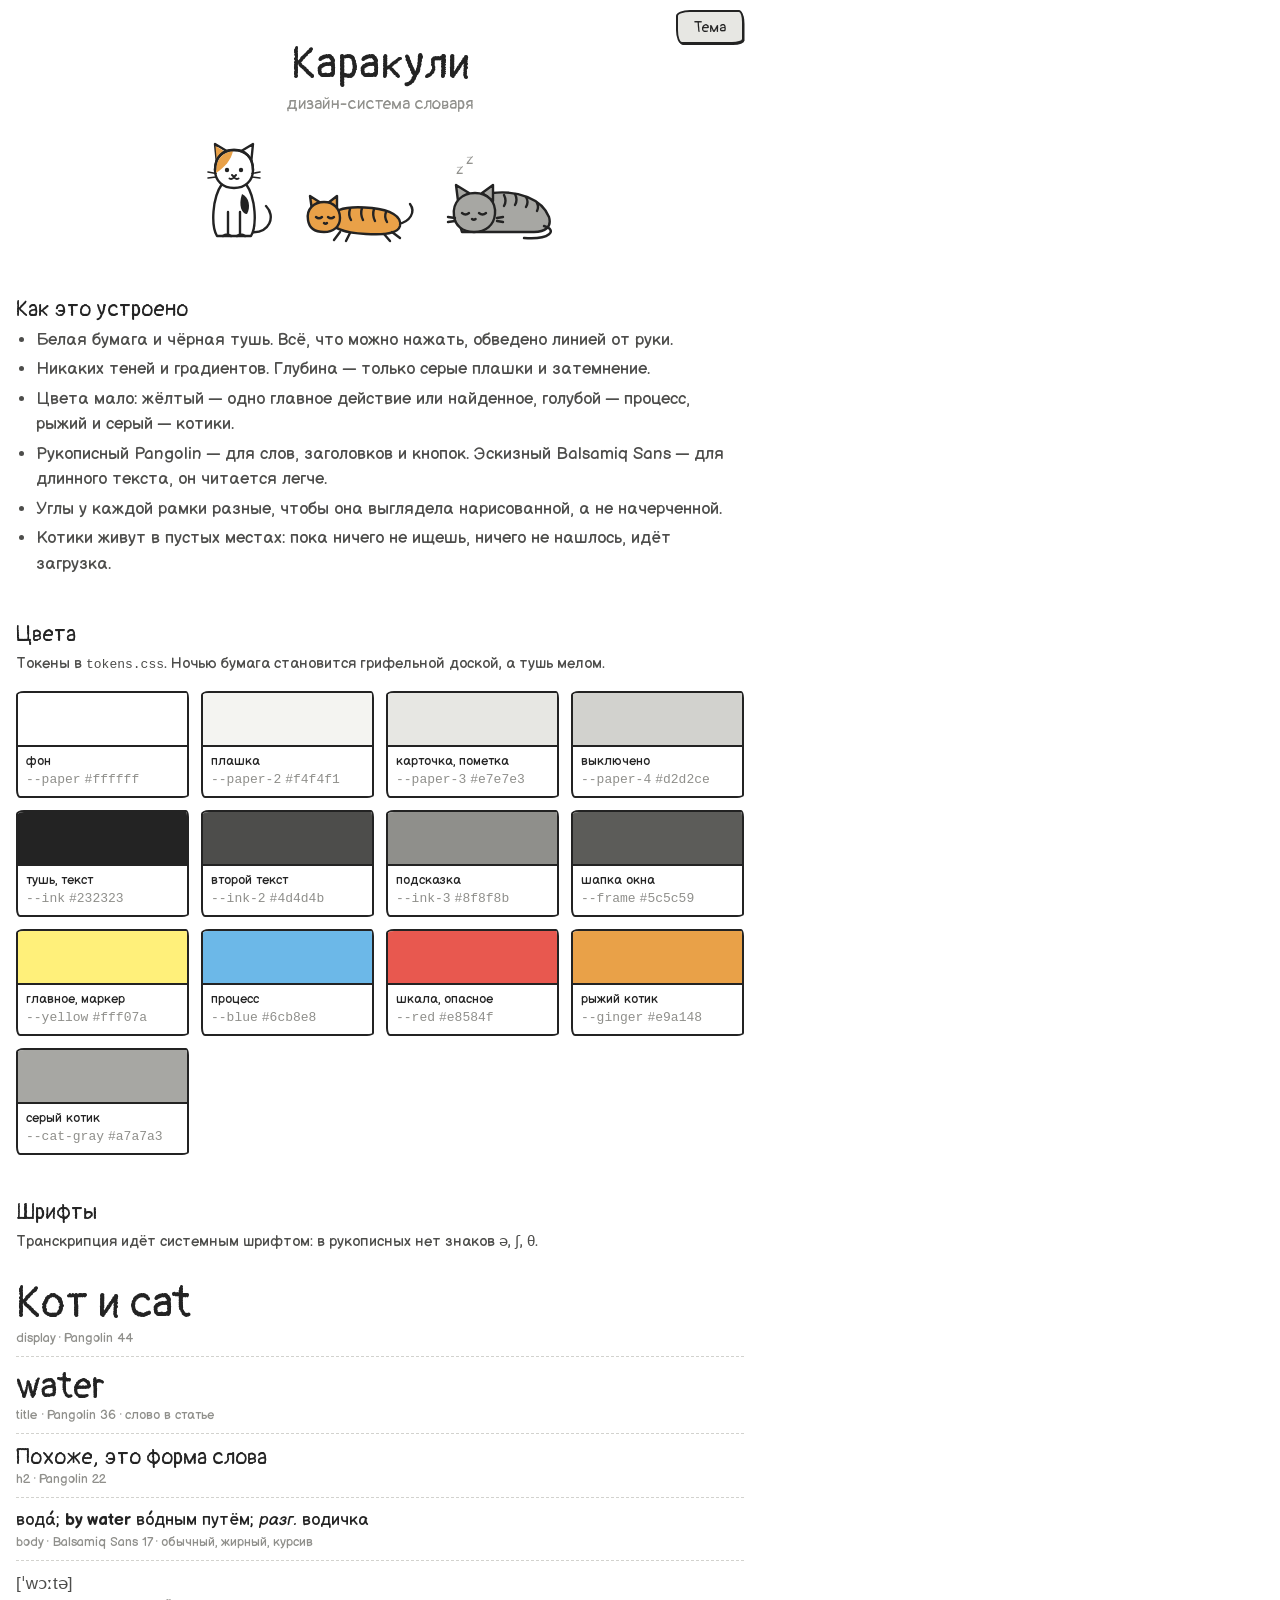
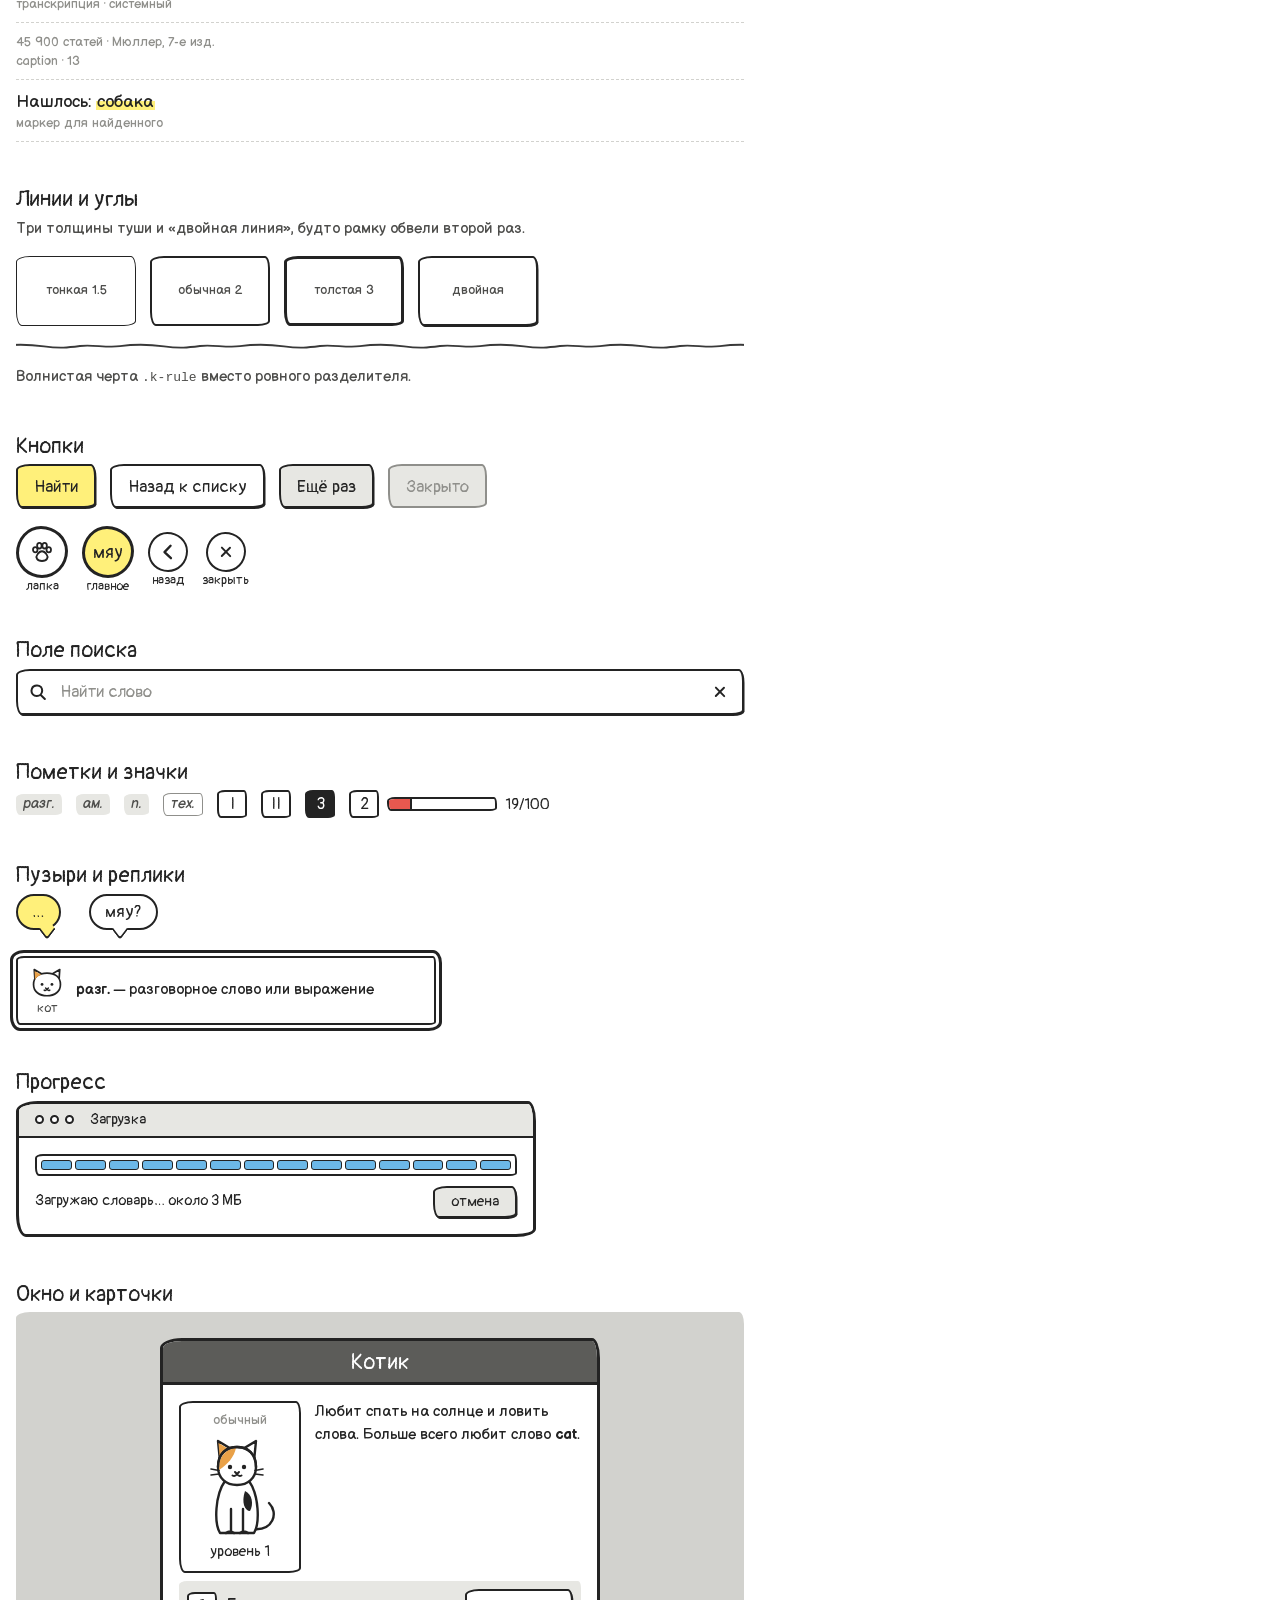
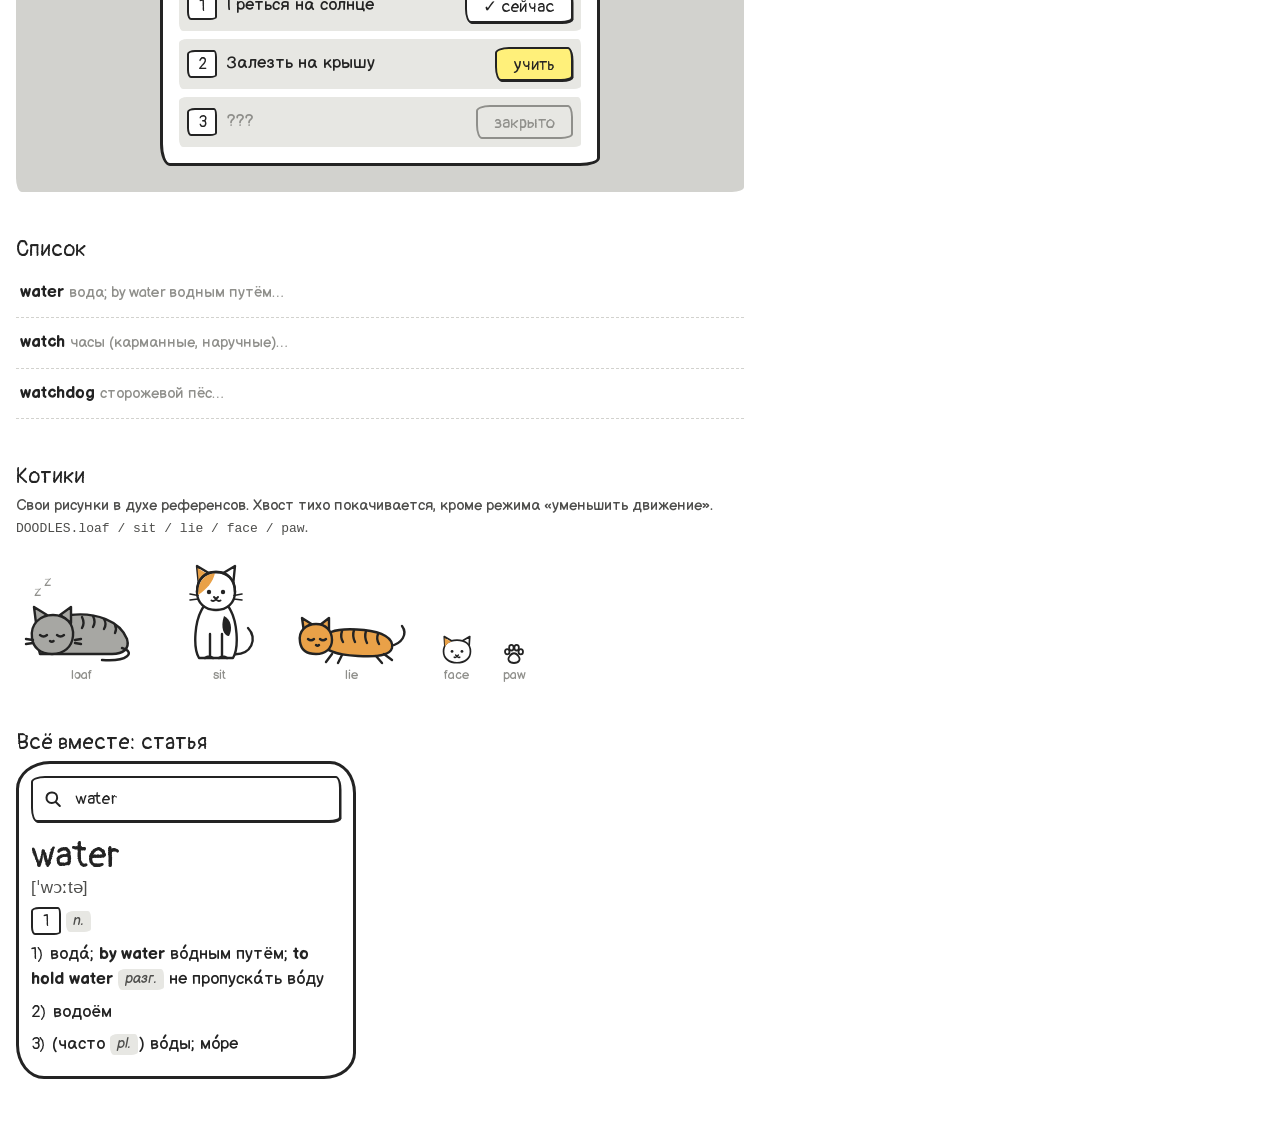
==== ds/index.html @ 1faa1ea7 "Словарь: обновление 2026-11-18" ====
<!doctype html>
<html lang="ru">
<head>
  <meta charset="utf-8">
  <meta name="viewport" content="width=device-width, initial-scale=1, viewport-fit=cover">
  <title>Каракули — дизайн-система</title>
  <link rel="stylesheet" href="tokens.css">
  <link rel="stylesheet" href="components.css">
  <style>
    body { padding: 0 var(--gutter) 64px; max-width: 760px; margin: 0 auto; }
    header { padding: 40px 0 8px; text-align: center; }
    header .cats { display: flex; justify-content: center; align-items: flex-end; gap: 18px; margin-top: 18px; }
    section { margin-top: 44px; }
    section > .k-h2 { margin-bottom: 4px; }
    section > p { margin: 0 0 16px; color: var(--ink-2); font-size: var(--fs-small); }
    .row { display: flex; flex-wrap: wrap; gap: 14px; align-items: center; }
    .grid { display: grid; grid-template-columns: repeat(auto-fill, minmax(150px, 1fr)); gap: 12px; }
    .sw { border: var(--line) solid var(--ink); border-radius: var(--r-sketch-sm); overflow: hidden; background: var(--paper); }
    .sw b { display: block; height: 54px; border-bottom: var(--line) solid var(--ink); }
    .sw span { display: block; padding: 6px 8px 8px; font-size: var(--fs-caption); line-height: 1.35; }
    .sw code { color: var(--ink-3); }
    .type > div { padding: 10px 0; border-bottom: var(--line-thin) dashed var(--paper-4); }
    .type small { display: block; color: var(--ink-3); font: var(--fs-caption) var(--font-body); }
    header { position: relative; }
    .theme { position: absolute; top: calc(env(safe-area-inset-top) + 10px); right: 0; min-height: 34px; font-size: 15px; }
    .lines .k-card { width: 120px; height: 70px; display: grid; place-items: center; font-size: var(--fs-caption); color: var(--ink-2); }
    .demo-dim { position: relative; padding: 26px 16px; background: var(--paper-4); border-radius: var(--r-sketch); }
    .step { display: flex; align-items: center; gap: 10px; padding: 8px; background: var(--paper-3); border-radius: var(--r-sketch-sm); margin-top: 8px; }
    .step .grow { flex: 1; }
    .phone { width: 340px; max-width: 100%; border: var(--line-thick) solid var(--ink); border-radius: 34px 26px 32px 28px / 28px 32px 26px 34px; padding: 12px; background: var(--paper); }
    .entry-demo .ln { margin: 6px 0; }
    .entry-demo .n { font-family: var(--font-hand); font-weight: 400; margin-right: 6px; }
    .entry-demo .en { font-weight: 700; }
    code { font: 13px ui-monospace, Menlo, monospace; }
    ul.rules { margin: 0; padding-left: 20px; color: var(--ink-2); }
    ul.rules li { margin: 4px 0; }
  </style>
</head>
<body class="k-base">
  <header>
    <button class="k-btn k-btn--quiet theme" id="theme">Тема</button>
    <div class="k-display">Каракули</div>
    <div class="k-muted k-hand">дизайн-система словаря</div>
    <div class="cats" id="cats"></div>
  </header>

  <section>
    <h2 class="k-h2">Как это устроено</h2>
    <ul class="rules">
      <li>Белая бумага и чёрная тушь. Всё, что можно нажать, обведено линией от руки.</li>
      <li>Никаких теней и градиентов. Глубина — только серые плашки и затемнение.</li>
      <li>Цвета мало: жёлтый — одно главное действие или найденное, голубой — процесс, рыжий и серый — котики.</li>
      <li>Рукописный Pangolin — для слов, заголовков и кнопок. Эскизный Balsamiq Sans — для длинного текста, он читается легче.</li>
      <li>Углы у каждой рамки разные, чтобы она выглядела нарисованной, а не начерченной.</li>
      <li>Котики живут в пустых местах: пока ничего не ищешь, ничего не нашлось, идёт загрузка.</li>
    </ul>
  </section>

  <section>
    <h2 class="k-h2">Цвета</h2>
    <p>Токены в <code>tokens.css</code>. Ночью бумага становится грифельной доской, а тушь мелом.</p>
    <div class="grid" id="colors"></div>
  </section>

  <section class="type">
    <h2 class="k-h2">Шрифты</h2>
    <p>Транскрипция идёт системным шрифтом: в рукописных нет знаков ə, ʃ, θ.</p>
    <div><div class="k-display">Кот и cat</div><small>display · Pangolin 44</small></div>
    <div><div class="k-title">water</div><small>title · Pangolin 36 · слово в статье</small></div>
    <div><div class="k-h2">Похоже, это форма слова</div><small>h2 · Pangolin 22</small></div>
    <div><div class="k-stress">вода́; <b>by water</b> во́дным путём; <i>разг.</i> водичка</div><small>body · Balsamiq Sans 17 · обычный, жирный, курсив</small></div>
    <div><div class="k-ipa">[ˈwɔːtə]</div><small>транскрипция · системный</small></div>
    <div><div class="k-caption">45 900 статей · Мюллер, 7-е изд.</div><small>caption · 13</small></div>
    <div><div>Нашлось: <mark class="k-mark">собака</mark></div><small>маркер для найденного</small></div>
  </section>

  <section class="lines">
    <h2 class="k-h2">Линии и углы</h2>
    <p>Три толщины туши и «двойная линия», будто рамку обвели второй раз.</p>
    <div class="row">
      <div class="k-card" style="border-width:var(--line-thin)">тонкая 1.5</div>
      <div class="k-card">обычная 2</div>
      <div class="k-card" style="border-width:var(--line-thick)">толстая 3</div>
      <div class="k-card" style="box-shadow:var(--double)">двойная</div>
    </div>
    <hr class="k-rule">
    <p>Волнистая черта <code>.k-rule</code> вместо ровного разделителя.</p>
  </section>

  <section>
    <h2 class="k-h2">Кнопки</h2>
    <div class="row">
      <button class="k-btn k-btn--primary">Найти</button>
      <button class="k-btn">Назад к списку</button>
      <button class="k-btn k-btn--quiet">Ещё раз</button>
      <button class="k-btn" disabled>Закрыто</button>
    </div>
    <div class="row" style="margin-top:18px">
      <button class="k-round"><span class="k-round__face" data-d="paw"></span>лапка</button>
      <button class="k-round k-round--primary"><span class="k-round__face" style="font:18px var(--font-hand)">мяу</span>главное</button>
      <button class="k-round k-round--sm"><span class="k-round__face" data-d="back"></span>назад</button>
      <button class="k-round k-round--sm"><span class="k-round__face" data-d="close"></span>закрыть</button>
    </div>
  </section>

  <section>
    <h2 class="k-h2">Поле поиска</h2>
    <form class="k-field" onsubmit="return false">
      <span class="k-field__icon" data-d="loupe"></span>
      <input class="k-field__input" type="search" placeholder="Найти слово" autocapitalize="off" autocorrect="off" spellcheck="false">
      <button type="button" class="k-field__clear" data-d="close" aria-label="Стереть"></button>
    </form>
  </section>

  <section>
    <h2 class="k-h2">Пометки и значки</h2>
    <div class="row">
      <span class="k-chip">разг.</span><span class="k-chip">ам.</span><span class="k-chip">n.</span><span class="k-chip k-chip--line">тех.</span>
      <span class="k-tag">I</span><span class="k-tag">II</span><span class="k-tag k-tag--fill">3</span>
      <span class="k-meter"><span class="k-tag">2</span><span class="k-meter__track"><span class="k-meter__fill" style="width:22%"></span></span>19/100</span>
    </div>
  </section>

  <section>
    <h2 class="k-h2">Пузыри и реплики</h2>
    <div class="row" style="gap:28px">
      <span class="k-bubble">…</span>
      <span class="k-bubble k-bubble--white">мяу?</span>
    </div>
    <div style="margin-top:26px;max-width:420px">
      <div class="k-say"><div class="k-say__who"><span data-d="face"></span>кот</div><div class="k-say__text"><b>разг.</b> — разговорное слово или выражение</div></div>
    </div>
  </section>

  <section>
    <h2 class="k-h2">Прогресс</h2>
    <div class="k-window k-window--app" style="max-width:520px">
      <div class="k-window__bar"><span class="k-dots"><i></i><i></i><i></i></span>Загрузка</div>
      <div class="k-window__body">
        <div class="k-progress k-progress--run" id="prog"></div>
        <div class="row" style="justify-content:space-between;margin-top:10px">
          <span class="k-hand k-small">Загружаю словарь… около 3 МБ</span>
          <button class="k-btn k-btn--quiet" style="min-height:32px;font-size:15px">отмена</button>
        </div>
      </div>
    </div>
  </section>

  <section>
    <h2 class="k-h2">Окно и карточки</h2>
    <div class="demo-dim">
      <div class="k-window" style="max-width:440px;margin:0 auto">
        <div class="k-window__bar">Котик</div>
        <div class="k-window__body">
          <div class="row" style="align-items:flex-start">
            <div class="k-card" style="padding:8px 14px;text-align:center"><div class="k-caption">обычный</div><span data-d="sit"></span><div class="k-hand k-small">уровень 1</div></div>
            <div style="flex:1;min-width:150px" class="k-small">Любит спать на солнце и ловить слова. Больше всего любит слово <b>cat</b>.</div>
          </div>
          <div class="step"><span class="k-tag">1</span><span class="grow">Греться на солнце</span><button class="k-btn" style="min-height:34px">✓ сейчас</button></div>
          <div class="step"><span class="k-tag">2</span><span class="grow">Залезть на крышу</span><button class="k-btn k-btn--primary" style="min-height:34px">учить</button></div>
          <div class="step"><span class="k-tag">3</span><span class="grow k-muted">???</span><button class="k-btn" disabled style="min-height:34px">закрыто</button></div>
        </div>
      </div>
    </div>
  </section>

  <section>
    <h2 class="k-h2">Список</h2>
    <ul class="k-list">
      <li><a class="k-row" href="#"><b>water</b> <span class="k-muted k-small">вода; by water водным путём…</span></a></li>
      <li><a class="k-row" href="#"><b>watch</b> <span class="k-muted k-small">часы (карманные, наручные)…</span></a></li>
      <li><a class="k-row" href="#"><b>watchdog</b> <span class="k-muted k-small">сторожевой пёс…</span></a></li>
    </ul>
  </section>

  <section>
    <h2 class="k-h2">Котики</h2>
    <p>Свои рисунки в духе референсов. Хвост тихо покачивается, кроме режима «уменьшить движение». <code>DOODLES.loaf / sit / lie / face / paw</code>.</p>
    <div class="row" style="gap:28px;align-items:flex-end" id="zoo"></div>
  </section>

  <section>
    <h2 class="k-h2">Всё вместе: статья</h2>
    <div class="phone">
      <form class="k-field" onsubmit="return false" style="margin-bottom:14px">
        <span class="k-field__icon" data-d="loupe"></span>
        <input class="k-field__input" value="water" readonly>
      </form>
      <div class="k-title">water</div>
      <div class="k-ipa">[ˈwɔːtə]</div>
      <div class="entry-demo k-stress">
        <div class="ln"><span class="k-tag">1</span> <span class="k-chip">n.</span></div>
        <div class="ln"><span class="n">1)</span>вода́; <span class="en">by water</span> во́дным путём; <span class="en">to hold water</span> <span class="k-chip">разг.</span> не пропуска́ть во́ду</div>
        <div class="ln"><span class="n">2)</span>водоём</div>
        <div class="ln"><span class="n">3)</span>(часто <span class="k-chip">pl.</span>) во́ды; мо́ре</div>
      </div>
    </div>
  </section>

  <script src="doodles.js"></script>
  <script>
    document.querySelectorAll('.k-stress').forEach(el => el.innerHTML = el.innerHTML.replace(/([а-яё])\u0301/gi, '<span class="k-st">$1</span>'));
    document.querySelectorAll('[data-d]').forEach(el => el.innerHTML = DOODLES[el.dataset.d]);
    $ = id => document.getElementById(id);
    $('cats').innerHTML = DOODLES.sit + DOODLES.lie + DOODLES.loaf;
    $('zoo').innerHTML = ['loaf', 'sit', 'lie', 'face', 'paw'].map(k => `<div style="text-align:center">${DOODLES[k]}<div class="k-caption">${k}</div></div>`).join('');
    $('prog').innerHTML = '<i></i>'.repeat(14);
    const colors = [['paper', 'фон'], ['paper-2', 'плашка'], ['paper-3', 'карточка, пометка'], ['paper-4', 'выключено'],
      ['ink', 'тушь, текст'], ['ink-2', 'второй текст'], ['ink-3', 'подсказка'], ['frame', 'шапка окна'],
      ['yellow', 'главное, маркер'], ['blue', 'процесс'], ['red', 'шкала, опасное'], ['ginger', 'рыжий котик'], ['cat-gray', 'серый котик']];
    const paint = () => $('colors').innerHTML = colors.map(([n, what]) =>
      `<div class="sw"><b style="background:var(--${n})"></b><span>${what}<br><code>--${n}</code> <code>${getComputedStyle(document.documentElement).getPropertyValue('--' + n).trim()}</code></span></div>`).join('');
    paint();
    $('theme').onclick = () => {
      const root = document.documentElement, dark = matchMedia('(prefers-color-scheme: dark)').matches;
      const cur = root.dataset.theme || (dark ? 'dark' : 'light');
      root.dataset.theme = cur === 'dark' ? 'light' : 'dark';
      paint();
    };
  </script>
</body>
</html>
---- ds/tokens.css ----
/* Дизайн-система «Каракули» — токены.
   Стиль: рисунок тушью на белой бумаге. Чёрный контур от руки, серые плашки,
   жёлтый маркер для главного действия, немного голубого и рыжего (котики). */

@font-face { font-family: 'Pangolin'; font-style: normal; font-weight: 400; font-display: swap;
  src: url(../fonts/Pangolin-400-cyrillic.woff2) format('woff2'); unicode-range: U+0301, U+0400-045F, U+0490-0491, U+04B0-04B1, U+2116; }
@font-face { font-family: 'Pangolin'; font-style: normal; font-weight: 400; font-display: swap;
  src: url(../fonts/Pangolin-400-latin.woff2) format('woff2'); unicode-range: U+0000-00FF, U+0131, U+0152-0153, U+02BB-02BC, U+02C6, U+02DA, U+02DC, U+0304, U+0308, U+0329, U+2000-206F, U+20AC, U+2122, U+2191, U+2193, U+2212, U+2215, U+FEFF, U+FFFD; }
@font-face { font-family: 'Balsamiq Sans'; font-style: normal; font-weight: 400; font-display: swap;
  src: url(../fonts/BalsamiqSans-400-cyrillic.woff2) format('woff2'); unicode-range: U+0301, U+0400-045F, U+0490-0491, U+04B0-04B1, U+2116; }
@font-face { font-family: 'Balsamiq Sans'; font-style: normal; font-weight: 400; font-display: swap;
  src: url(../fonts/BalsamiqSans-400-latin.woff2) format('woff2'); unicode-range: U+0000-00FF, U+0131, U+0152-0153, U+02BB-02BC, U+02C6, U+02DA, U+02DC, U+0304, U+0308, U+0329, U+2000-206F, U+20AC, U+2122, U+2191, U+2193, U+2212, U+2215, U+FEFF, U+FFFD; }
@font-face { font-family: 'Balsamiq Sans'; font-style: normal; font-weight: 700; font-display: swap;
  src: url(../fonts/BalsamiqSans-700-cyrillic.woff2) format('woff2'); unicode-range: U+0301, U+0400-045F, U+0490-0491, U+04B0-04B1, U+2116; }
@font-face { font-family: 'Balsamiq Sans'; font-style: normal; font-weight: 700; font-display: swap;
  src: url(../fonts/BalsamiqSans-700-latin.woff2) format('woff2'); unicode-range: U+0000-00FF, U+0131, U+0152-0153, U+02BB-02BC, U+02C6, U+02DA, U+02DC, U+0304, U+0308, U+0329, U+2000-206F, U+20AC, U+2122, U+2191, U+2193, U+2212, U+2215, U+FEFF, U+FFFD; }
@font-face { font-family: 'Balsamiq Sans'; font-style: italic; font-weight: 400; font-display: swap;
  src: url(../fonts/BalsamiqSans-400i-cyrillic.woff2) format('woff2'); unicode-range: U+0301, U+0400-045F, U+0490-0491, U+04B0-04B1, U+2116; }
@font-face { font-family: 'Balsamiq Sans'; font-style: italic; font-weight: 400; font-display: swap;
  src: url(../fonts/BalsamiqSans-400i-latin.woff2) format('woff2'); unicode-range: U+0000-00FF, U+0131, U+0152-0153, U+02BB-02BC, U+02C6, U+02DA, U+02DC, U+0304, U+0308, U+0329, U+2000-206F, U+20AC, U+2122, U+2191, U+2193, U+2212, U+2215, U+FEFF, U+FFFD; }

:root {
  color-scheme: light;

  /* бумага */
  --paper: #ffffff;          /* фон экрана */
  --paper-2: #f4f4f1;        /* мягкая плашка: строка при нажатии, фон поля */
  --paper-3: #e7e7e3;        /* серая карточка внутри окна, пометки */
  --paper-4: #d2d2ce;        /* выключенное, затемнение под окном */

  /* тушь */
  --ink: #232323;            /* контуры и основной текст */
  --ink-2: #4d4d4b;          /* второстепенный текст */
  --ink-3: #8f8f8b;          /* подсказки, плейсхолдеры */
  --frame: #5c5c59;          /* шапка окна */
  --on-frame: #ffffff;

  /* цвет — понемногу */
  --yellow: #fff07a;         /* главное действие, маркер, пузырь «…» */
  --yellow-2: #f3d73a;
  --on-yellow: #232323;      /* на жёлтом всегда тёмная тушь, в любой теме */
  --blue: #6cb8e8;           /* прогресс, ссылки-подсказки */
  --blue-soft: #dceffb;
  --red: #e8584f;            /* опасное, «пусто» на шкале */
  --ginger: #e9a148;         /* рыжий котик */
  --cat-gray: #a7a7a3;       /* серый котик */
  --cat-white: #ffffff;
  --cat-ink: #232323;         /* глаза, полоски, пятна котиков — всегда тёмные */

  /* шрифты */
  --font-hand: 'Pangolin', 'Balsamiq Sans', 'Comic Sans MS', -apple-system, sans-serif;  /* заголовки, слова, кнопки */
  --font-body: 'Balsamiq Sans', -apple-system, BlinkMacSystemFont, 'Segoe UI', sans-serif; /* текст статей */
  --font-ipa: 'Charis SIL', 'Doulos SIL', 'Lucida Grande', -apple-system, sans-serif;     /* транскрипция: в рукописных нет ə ʃ θ */

  --fs-display: 44px;        /* заставка */
  --fs-title: 36px;          /* слово в статье */
  --fs-h2: 22px;
  --fs-body: 17px;           /* меньше 16 нельзя: iPhone увеличивает страницу при вводе */
  --fs-small: 15px;
  --fs-caption: 13px;
  --lh-body: 1.5;

  /* линии */
  --line: 2px;               /* обычный контур */
  --line-thick: 3px;         /* окна, круглые кнопки */
  --line-thin: 1.5px;        /* разделители */
  /* углы «от руки»: у каждого угла свой радиус */
  --r-sketch: 14px 5px 12px 6px / 6px 12px 5px 14px;
  --r-sketch-sm: 8px 3px 7px 4px / 4px 7px 3px 8px;
  --r-sketch-lg: 22px 8px 20px 10px / 10px 20px 8px 22px;
  --r-blob: 48% 52% 50% 50% / 52% 48% 52% 48%;   /* круглая кнопка, чуть кривая */
  --r-pill: 999px;

  /* отступы, шаг 4 */
  --s1: 4px; --s2: 8px; --s3: 12px; --s4: 16px; --s5: 24px; --s6: 32px; --s7: 48px;
  --gutter: 16px;

  /* «двойная линия»: второй штрих чуть сдвинут, как будто обвели дважды */
  --double: 1px 1.5px 0 -0.5px var(--ink);

  --dim: rgba(35, 35, 35, .38);   /* затемнение под окном */
  --ease: cubic-bezier(.3, 1.4, .5, 1);   /* лёгкий «пружинный» отскок */
}

@media (prefers-color-scheme: dark) {
  :root:not([data-theme="light"]) {
    color-scheme: dark;
    /* ночью — мел на грифельной доске */
    --paper: #1c1c1a;
    --paper-2: #252523;
    --paper-3: #30302d;
    --paper-4: #45453f;
    --ink: #efede6;
    --ink-2: #c4c2bb;
    --ink-3: #87857e;
    --frame: #3a3a36;
    --on-frame: #efede6;
    --yellow: #f5e66a;
    --yellow-2: #e0c93a;
    --blue: #7cc3ef;
    --blue-soft: #23384a;
    --cat-gray: #8d8d88;
    --cat-white: #f4f2ea;
    --dim: rgba(0, 0, 0, .55);
  }
}
:root[data-theme="dark"] {
  color-scheme: dark;
  --paper: #1c1c1a; --paper-2: #252523; --paper-3: #30302d; --paper-4: #45453f;
  --ink: #efede6; --ink-2: #c4c2bb; --ink-3: #87857e; --frame: #3a3a36; --on-frame: #efede6;
  --yellow: #f5e66a; --yellow-2: #e0c93a; --blue: #7cc3ef; --blue-soft: #23384a;
  --cat-gray: #8d8d88; --cat-white: #f4f2ea; --dim: rgba(0, 0, 0, .55);
}
---- ds/components.css ----
/* Дизайн-система «Каракули» — компоненты. Нужен tokens.css.
   Правило одно: всё, что можно потрогать, обведено тушью; всё остальное — плоское, без теней. */

/* ---------- основа ---------- */
.k-base, .k-base * { box-sizing: border-box; }
.k-base {
  margin: 0;
  background: var(--paper);
  color: var(--ink);
  font: var(--fs-body)/var(--lh-body) var(--font-body);
  -webkit-text-size-adjust: 100%;
  -webkit-tap-highlight-color: transparent;
}
/* :where — чтобы сброс кнопок не перебивал .k-btn и другие компоненты */
:where(.k-base) :where(button) { font: inherit; color: inherit; background: none; border: 0; padding: 0; cursor: pointer; }
.k-base [hidden] { display: none !important; }

/* ---------- текст ---------- */
.k-display { font: var(--fs-display)/1.15 var(--font-hand); letter-spacing: .01em; }
.k-title   { font: var(--fs-title)/1.1 var(--font-hand); letter-spacing: .01em; margin: 0; }
.k-h2      { font: var(--fs-h2)/1.25 var(--font-hand); margin: 0; }
.k-hand    { font-family: var(--font-hand); }
.k-muted   { color: var(--ink-3); }
.k-small   { font-size: var(--fs-small); }
.k-caption { font-size: var(--fs-caption); color: var(--ink-3); }
/* маркер: днём — полоска по низу букв, ночью — заливка целиком, иначе верх тёмных букв тонет в фоне */
.k-mark    { background: linear-gradient(transparent 45%, var(--yellow) 45%, var(--yellow) 88%, transparent 88%); color: inherit; padding: 0 1px; }
@media (prefers-color-scheme: dark) { :root:not([data-theme="light"]) .k-mark { background: var(--yellow); color: var(--on-yellow); border-radius: 3px; } }
:root[data-theme="dark"] .k-mark { background: var(--yellow); color: var(--on-yellow); border-radius: 3px; }
.k-ipa     { font-family: var(--font-ipa); color: var(--ink-2); }

/* ударение: штрих тушью над гласной. Знак U+0301 в Balsamiq съезжает, поэтому рисуем сами:
   вода́ → во<span class="k-st">а</span> */
.k-st { position: relative; }
.k-st::after {
  content: ''; position: absolute; left: 50%; top: .02em;
  width: .1em; height: .3em; border-radius: .05em;
  background: currentColor; transform: translateX(-20%) rotate(32deg);
}

/* ---------- кнопки ---------- */
.k-btn {
  display: inline-flex; align-items: center; justify-content: center; gap: var(--s2);
  min-height: 44px; padding: 0 var(--s4);
  border: var(--line) solid var(--ink); border-radius: var(--r-sketch);
  background: var(--paper); color: var(--ink);
  font: var(--fs-body)/1 var(--font-hand);
  box-shadow: var(--double);
  transition: transform .12s var(--ease), background-color .15s;
}
.k-btn:active { transform: translate(1px, 1.5px); box-shadow: none; }
.k-btn--primary { background: var(--yellow); color: var(--on-yellow); border-color: var(--ink); }
.k-btn--quiet { background: var(--paper-3); }
.k-btn:disabled, .k-btn[aria-disabled="true"] { background: var(--paper-3); color: var(--ink-3); border-color: var(--ink-3); box-shadow: none; cursor: default; }
.k-btn svg { flex: none; }

/* круглая кнопка с подписью снизу, как «магазин» и «домик» */
.k-round { display: inline-flex; flex-direction: column; align-items: center; gap: 2px; font: var(--fs-caption)/1 var(--font-hand); }
.k-round__face {
  width: 52px; height: 52px; display: grid; place-items: center;
  border: var(--line-thick) solid var(--ink); border-radius: var(--r-blob);
  background: var(--paper);
  transition: transform .12s var(--ease);
}
.k-round--sm .k-round__face { width: 40px; height: 40px; border-width: var(--line); }
.k-round--primary .k-round__face { background: var(--yellow); color: var(--on-yellow); }
.k-round:active .k-round__face { transform: scale(.94) rotate(-3deg); }

/* ---------- поле ввода ---------- */
.k-field { position: relative; display: flex; align-items: center; }
.k-field__icon { position: absolute; left: 12px; color: var(--ink); pointer-events: none; }
.k-field__input {
  width: 100%; height: 46px;
  padding: 0 42px 0 42px;
  border: var(--line) solid var(--ink); border-radius: var(--r-sketch);
  background: var(--paper); color: var(--ink);
  font: var(--fs-body) var(--font-hand);
  outline: none; -webkit-appearance: none; appearance: none;
  box-shadow: var(--double);
}
.k-field__input::placeholder { color: var(--ink-3); }
.k-field__input:focus { background: var(--paper-2); }
.k-field__input::-webkit-search-cancel-button, .k-field__input::-webkit-search-decoration { -webkit-appearance: none; }
.k-field__clear { position: absolute; right: 10px; width: 28px; height: 28px; display: grid; place-items: center; color: var(--ink); }

/* ---------- карточки и окна ---------- */
.k-card { border: var(--line) solid var(--ink); border-radius: var(--r-sketch); background: var(--paper); padding: var(--s4); }
.k-card--gray { background: var(--paper-3); border-color: transparent; border-radius: var(--r-sketch-sm); }

/* окно с тёмной шапкой (как карточка котика) */
.k-window { border: var(--line-thick) solid var(--ink); border-radius: var(--r-sketch-lg); background: var(--paper); overflow: hidden; }
.k-window__bar {
  display: flex; align-items: center; justify-content: center; gap: var(--s2);
  min-height: 44px; padding: var(--s2) var(--s4);
  background: var(--frame); color: var(--on-frame);
  border-bottom: var(--line-thick) solid var(--ink);
  font: var(--fs-h2)/1 var(--font-hand);
}
.k-window__body { padding: var(--s4); }

/* окно «браузера» с тремя точками */
.k-window--app .k-window__bar { justify-content: flex-start; background: var(--paper-3); color: var(--ink); font-size: var(--fs-small); border-bottom-width: var(--line); min-height: 34px; }
.k-dots { display: inline-flex; gap: 6px; margin-right: var(--s2); }
.k-dots i { width: 9px; height: 9px; border: var(--line) solid var(--ink); border-radius: 50%; background: var(--paper); }

/* ---------- пометки, плашки, значки ---------- */
.k-chip {
  display: inline-block; padding: 0 7px; line-height: 1.45;
  border-radius: var(--r-sketch-sm); background: var(--paper-3); color: var(--ink-2);
  font: italic .84em/1.45 var(--font-body); white-space: nowrap; vertical-align: .06em;
}
button.k-chip { font: italic .84em/1.45 var(--font-body); color: var(--ink-2); background: var(--paper-3); }
.k-chip--line { background: transparent; border: var(--line-thin) solid var(--ink-3); }

/* квадратик с номером: уровень, «1 шаг», омоним I/II */
.k-tag {
  display: inline-grid; place-items: center; min-width: 30px; height: 28px; padding: 0 6px;
  border: var(--line) solid var(--ink); border-radius: var(--r-sketch-sm);
  background: var(--paper); font: 16px/1 var(--font-hand); color: var(--ink);
}
.k-tag--fill { background: var(--ink); color: var(--paper); }

/* ---------- пузыри ---------- */
.k-bubble {
  position: relative; display: inline-block; padding: 6px 14px;
  border: var(--line) solid var(--ink); border-radius: var(--r-pill);
  background: var(--yellow); color: var(--on-yellow); font: var(--fs-body)/1.2 var(--font-hand);
}
.k-bubble::after {          /* хвостик */
  content: ''; position: absolute; left: 22px; bottom: -8px; width: 12px; height: 12px;
  background: inherit; border: inherit; border-width: 0 var(--line) var(--line) 0; border-radius: 0 0 4px 0;
  transform: rotate(45deg) skew(8deg, 8deg);
}
.k-bubble--white { background: var(--paper); color: var(--ink); }

/* реплика: двойная рамка, слева котик-аватар (как «мяу» в игре) */
.k-say {
  display: flex; align-items: center; gap: var(--s3);
  padding: var(--s2) var(--s3);
  border: var(--line) solid var(--ink); border-radius: var(--r-sketch-sm);
  background: var(--paper); color: var(--ink);
  outline: var(--line-thick) solid var(--ink); outline-offset: 3px;
}
.k-say__who { flex: none; display: flex; flex-direction: column; align-items: center; font: var(--fs-caption)/1 var(--font-hand); color: var(--ink-2); gap: 2px; }
.k-say__who svg { width: 34px; height: 34px; }
.k-say__text { font: var(--fs-small)/1.35 var(--font-body); }

/* ---------- прогресс: синие «кирпичики» ---------- */
.k-progress {
  display: flex; gap: 3px; padding: 4px;
  border: var(--line) solid var(--ink); border-radius: var(--r-sketch-sm); background: var(--paper);
  height: 22px; overflow: hidden;
}
.k-progress i { flex: 1; border: var(--line-thin) solid var(--ink); border-radius: 3px; background: var(--blue); min-width: 6px; }
.k-progress--run i { animation: k-blink 1.4s steps(1) infinite; }
.k-progress--run i:nth-child(4n+2) { animation-delay: .35s; }
.k-progress--run i:nth-child(4n+3) { animation-delay: .7s; }
.k-progress--run i:nth-child(4n+4) { animation-delay: 1.05s; }
@keyframes k-blink { 0%, 100% { background: var(--blue); } 50% { background: var(--paper); } }

/* шкала-полоска (здоровье, сытость) */
.k-meter { display: inline-flex; align-items: center; gap: var(--s2); font: var(--fs-small)/1 var(--font-hand); }
.k-meter__track { position: relative; width: 110px; height: 14px; border: var(--line) solid var(--ink); border-radius: var(--r-sketch-sm); background: var(--paper); overflow: hidden; }
.k-meter__fill { position: absolute; inset: 0 auto 0 0; background: var(--red); border-right: var(--line) solid var(--ink); }

/* ---------- списки и линии ---------- */
.k-list { list-style: none; margin: 0; padding: 0; }
.k-row {
  display: block; padding: 12px 4px; color: inherit; text-decoration: none;
  border-bottom: var(--line-thin) dashed var(--paper-4);
}
.k-row:active { background: var(--paper-2); }

/* линия «от руки»: кривая волна вместо ровной черты */
.k-rule {
  height: 8px; border: 0; margin: var(--s4) 0;
  background: url("data:image/svg+xml,%3Csvg xmlns='http://www.w3.org/2000/svg' width='120' height='8' viewBox='0 0 120 8'%3E%3Cpath d='M0 4 C 12 2, 26 6.2, 40 4.2 S 68 2.2, 84 4.4 S 108 5.6, 120 4' fill='none' stroke='%23232323' stroke-width='1.8' stroke-linecap='round'/%3E%3C/svg%3E") repeat-x center / 120px 8px;
  opacity: .9;
}
@media (prefers-color-scheme: dark) {
  :root:not([data-theme="light"]) .k-rule { filter: invert(1); }
}
:root[data-theme="dark"] .k-rule { filter: invert(1); }

/* ---------- всплывающая подсказка снизу ---------- */
.k-toast {
  position: fixed; left: 50%; bottom: calc(env(safe-area-inset-bottom) + 20px);
  transform: translateX(-50%); width: min(92vw, 480px); z-index: 10;
  animation: k-pop .25s var(--ease);
}
@keyframes k-pop { from { transform: translate(-50%, 12px) scale(.96); opacity: 0; } }

/* ---------- котики ---------- */
.k-doodle { display: block; overflow: visible; }
.k-doodle .ink { stroke: var(--ink); fill: none; stroke-width: 2.4; stroke-linecap: round; stroke-linejoin: round; }
.k-doodle .fill-paper { fill: var(--cat-white); }
.k-doodle .fill-gray { fill: var(--cat-gray); }
.k-doodle .fill-ginger { fill: var(--ginger); }
.k-doodle .fill-ink { fill: var(--ink); }
/* черты мордочки и пятна — своя тушь, тёмная в любой теме, иначе ночью глаза пропадут на белой шерсти */
.k-doodle .feat { stroke: var(--cat-ink); fill: none; stroke-width: 2.4; stroke-linecap: round; stroke-linejoin: round; }
.k-doodle .fill-cat { fill: var(--cat-ink); }
.k-doodle .tail { transform-origin: var(--tail-x, 50%) var(--tail-y, 50%); animation: k-wag 2.6s ease-in-out infinite; }
.k-doodle .zzz { font: 14px var(--font-hand); fill: var(--ink-3); animation: k-float 3s ease-in-out infinite; }
@keyframes k-wag { 0%, 100% { transform: rotate(0); } 50% { transform: rotate(-9deg); } }
@keyframes k-float { 0%, 100% { transform: translateY(0); opacity: .9; } 50% { transform: translateY(-4px); opacity: .5; } }

@media (prefers-reduced-motion: reduce) {
  .k-doodle .tail, .k-doodle .zzz, .k-progress--run i, .k-toast { animation: none; }
}
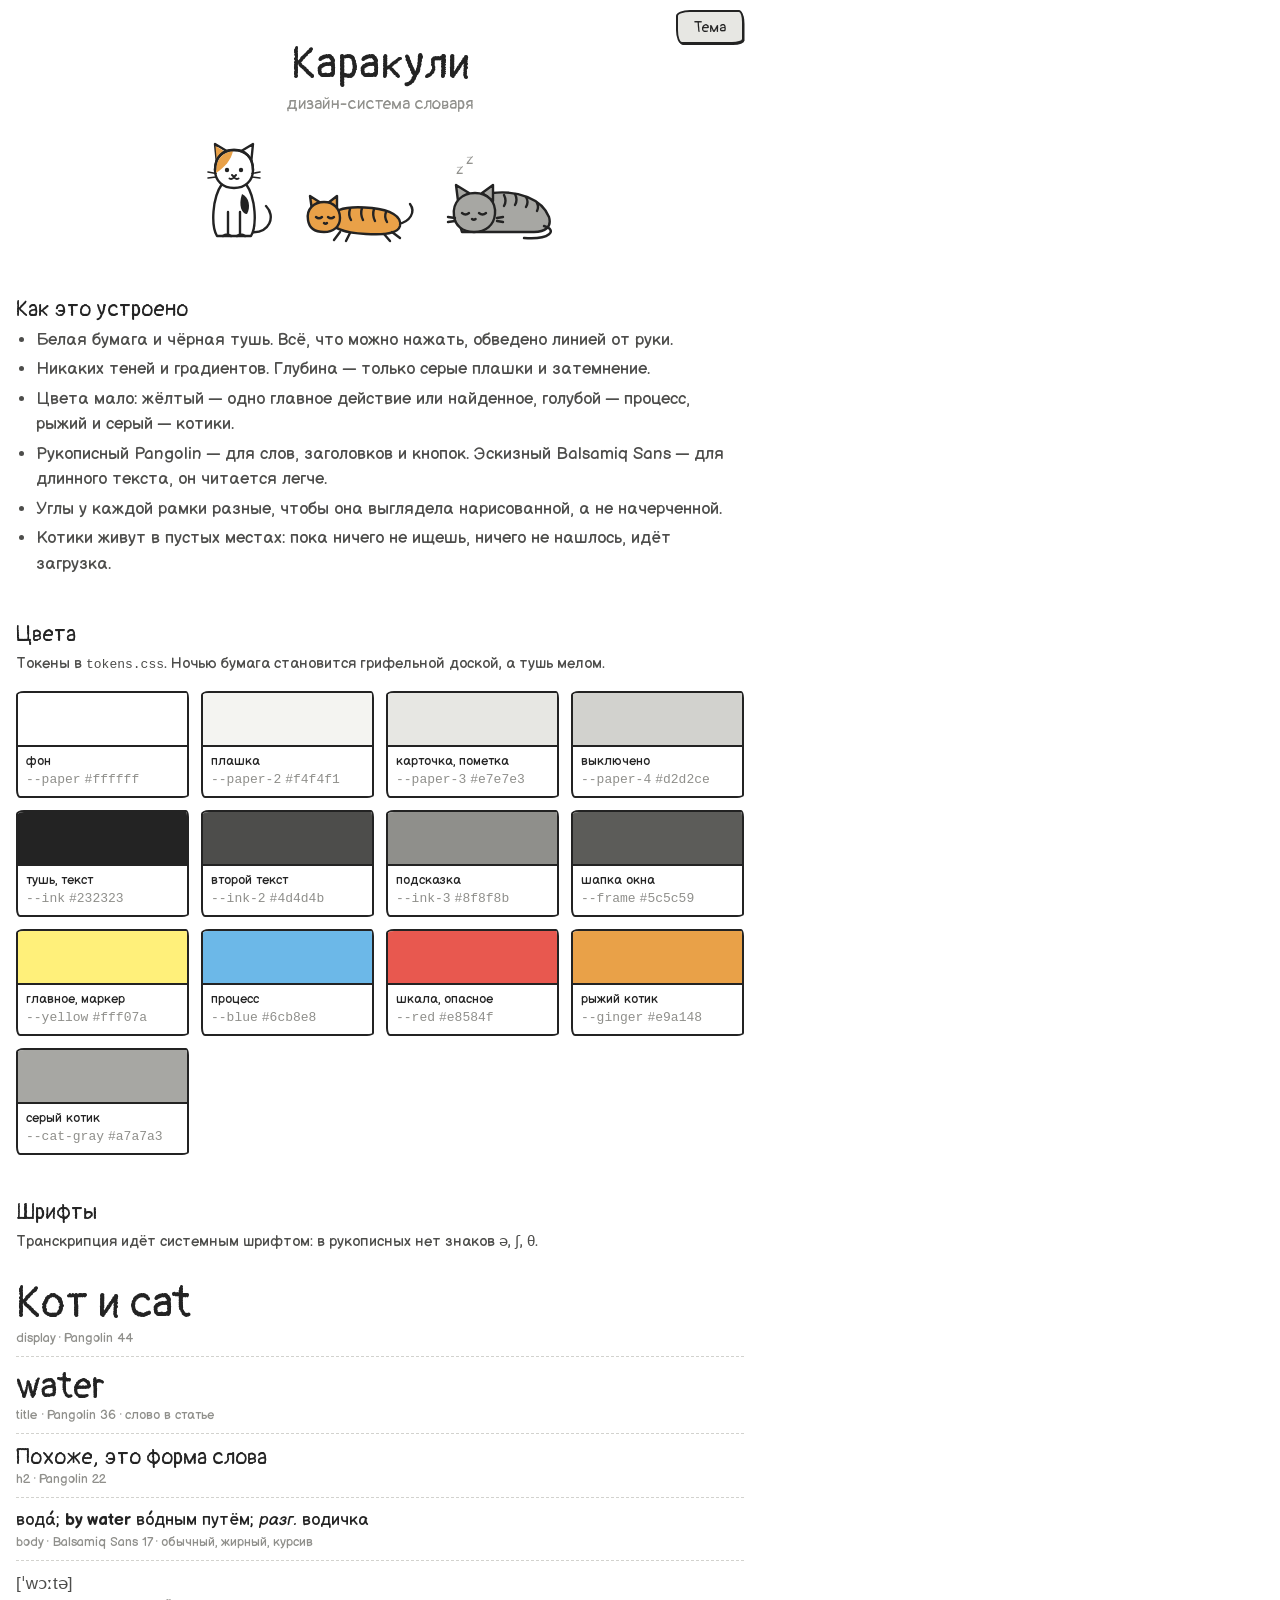
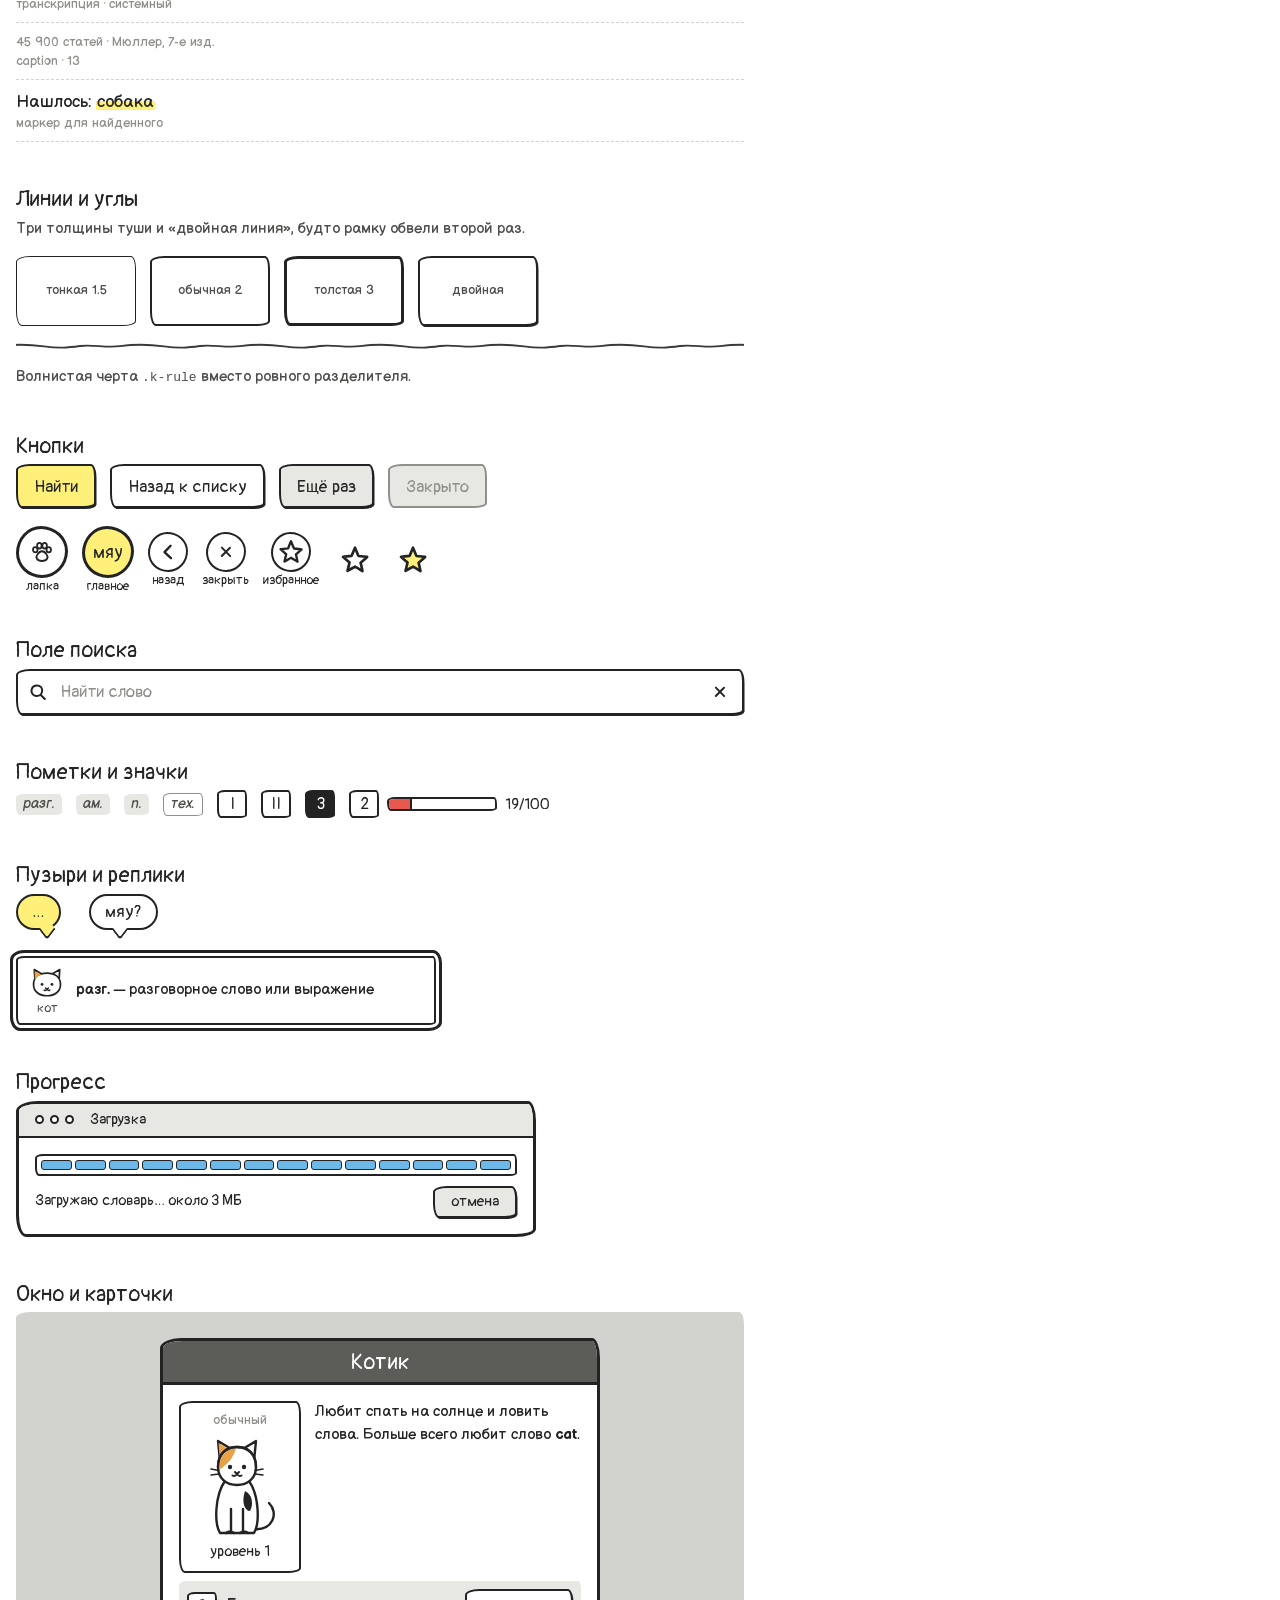
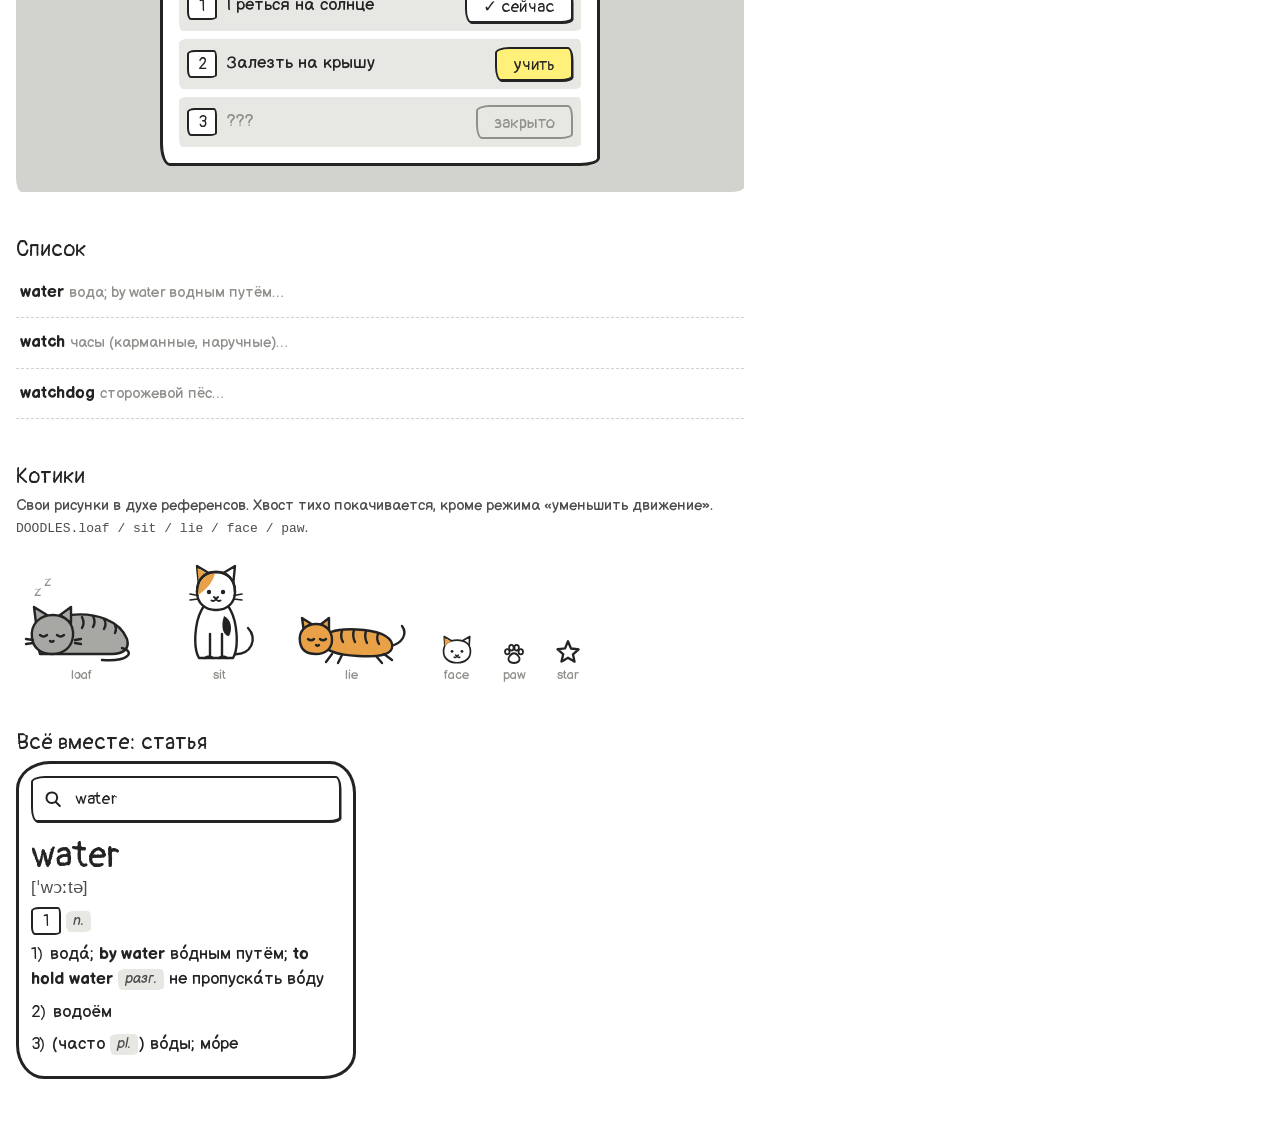
==== commit b4f2339d: "Словарь: обновление 2026-11-18" ====
--- a/ds/index.html
+++ b/ds/index.html
@@ -100,6 +100,9 @@
       <button class="k-round k-round--primary"><span class="k-round__face" style="font:18px var(--font-hand)">мяу</span>главное</button>
       <button class="k-round k-round--sm"><span class="k-round__face" data-d="back"></span>назад</button>
       <button class="k-round k-round--sm"><span class="k-round__face" data-d="close"></span>закрыть</button>
+      <button class="k-round k-round--sm"><span class="k-round__face" data-d="star"></span>избранное</button>
+      <button class="k-star" aria-pressed="false" data-d="star" onclick="this.setAttribute('aria-pressed', this.getAttribute('aria-pressed') !== 'true'); this.classList.remove('k-pop'); void this.offsetWidth; this.classList.add('k-pop')"></button>
+      <button class="k-star" aria-pressed="true" data-d="star"></button>
     </div>
   </section>
 
@@ -203,7 +206,7 @@
     document.querySelectorAll('[data-d]').forEach(el => el.innerHTML = DOODLES[el.dataset.d]);
     $ = id => document.getElementById(id);
     $('cats').innerHTML = DOODLES.sit + DOODLES.lie + DOODLES.loaf;
-    $('zoo').innerHTML = ['loaf', 'sit', 'lie', 'face', 'paw'].map(k => `<div style="text-align:center">${DOODLES[k]}<div class="k-caption">${k}</div></div>`).join('');
+    $('zoo').innerHTML = ['loaf', 'sit', 'lie', 'face', 'paw', 'star'].map(k => `<div style="text-align:center">${DOODLES[k]}<div class="k-caption">${k}</div></div>`).join('');
     $('prog').innerHTML = '<i></i>'.repeat(14);
     const colors = [['paper', 'фон'], ['paper-2', 'плашка'], ['paper-3', 'карточка, пометка'], ['paper-4', 'выключено'],
       ['ink', 'тушь, текст'], ['ink-2', 'второй текст'], ['ink-3', 'подсказка'], ['frame', 'шапка окна'],
--- a/ds/components.css
+++ b/ds/components.css
@@ -181,6 +181,15 @@
   :root:not([data-theme="light"]) .k-rule { filter: invert(1); }
 }
 :root[data-theme="dark"] .k-rule { filter: invert(1); }
+
+/* ---------- звёздочка «в избранное» ---------- */
+.k-star { width: 44px; height: 44px; display: grid; place-items: center; flex: none; }
+.k-star .k-doodle { width: 32px; height: 32px; }
+.k-star .k-doodle .star-body { fill: transparent; transition: fill .15s; }
+.k-star[aria-pressed="true"] .k-doodle .star-body,
+.k-round--primary .k-doodle .star-body { fill: var(--yellow); }
+.k-star.k-pop .k-doodle { animation: k-starpop .45s var(--ease); }
+@keyframes k-starpop { 0% { transform: scale(1); } 40% { transform: scale(1.35) rotate(-14deg); } 100% { transform: scale(1) rotate(0); } }
 
 /* ---------- всплывающая подсказка снизу ---------- */
 .k-toast {
@@ -206,5 +215,5 @@
 @keyframes k-float { 0%, 100% { transform: translateY(0); opacity: .9; } 50% { transform: translateY(-4px); opacity: .5; } }
 
 @media (prefers-reduced-motion: reduce) {
-  .k-doodle .tail, .k-doodle .zzz, .k-progress--run i, .k-toast { animation: none; }
-}
+  .k-doodle .tail, .k-doodle .zzz, .k-progress--run i, .k-toast, .k-star.k-pop .k-doodle { animation: none; }
+}
